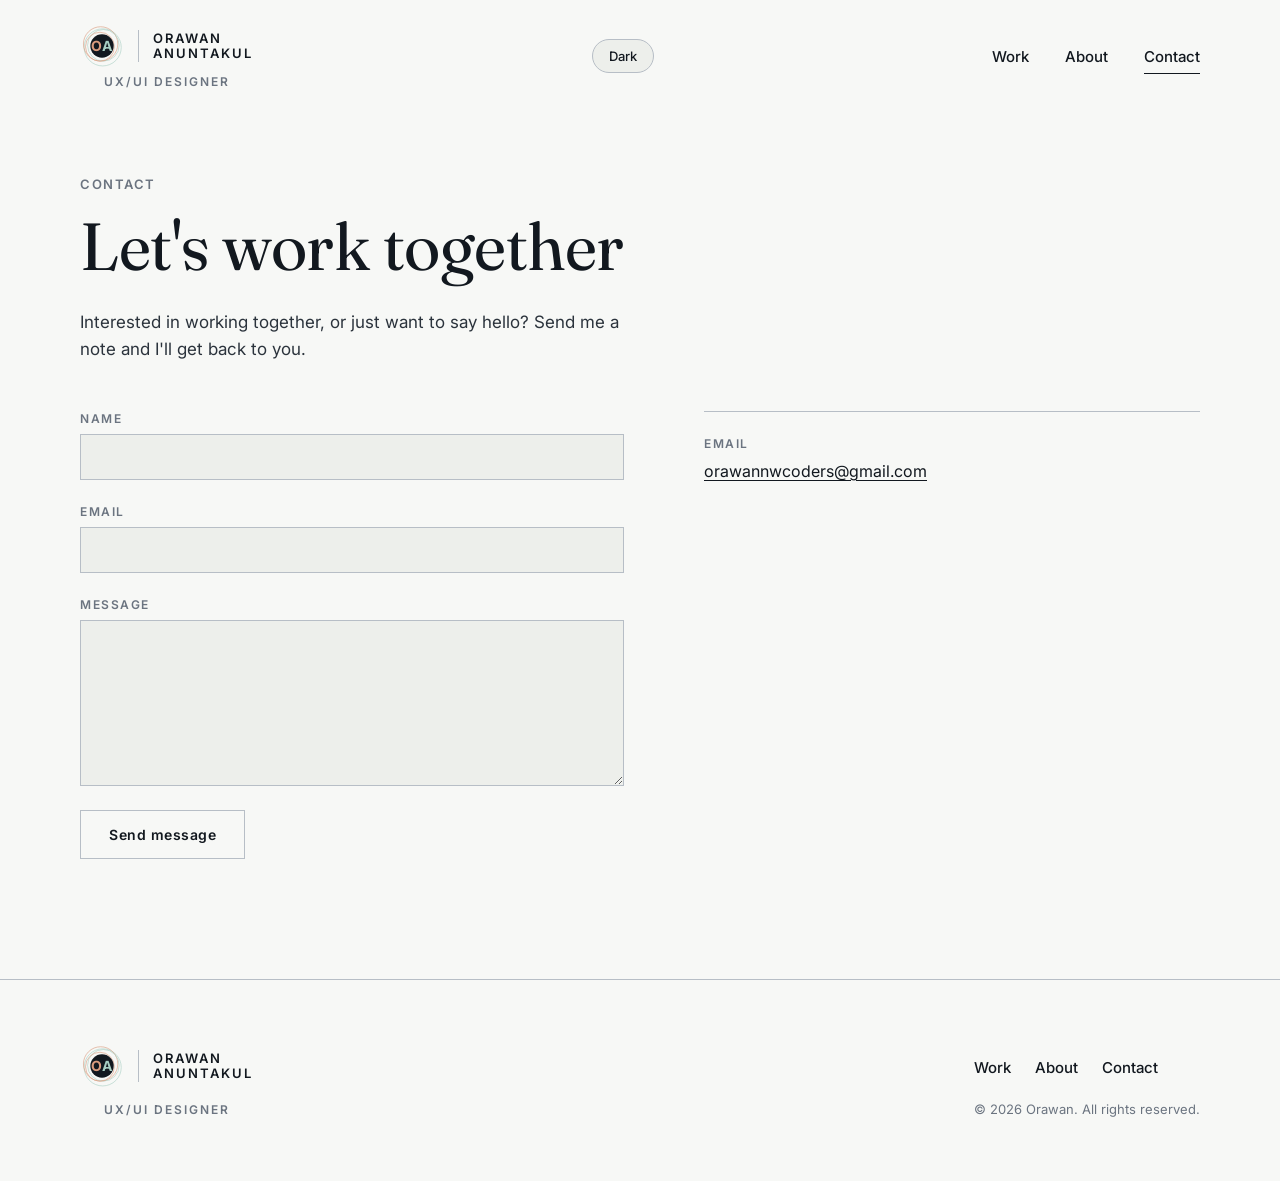
==== contact/index.html @ c002e557 "New Portfolio Site + working contact form New Portfolio Site + working contact form" ====
<!doctype html>
<html lang="en">
<head>
<meta charset="utf-8">
<meta name="viewport" content="width=device-width,initial-scale=1">
<title>Contact — Orawan</title>
<link rel="preconnect" href="https://fonts.googleapis.com">
<link rel="preconnect" href="https://fonts.gstatic.com" crossorigin>
<link href="https://fonts.googleapis.com/css2?family=Fraunces:ital,opsz,wght@0,9..144,400;0,9..144,500;1,9..144,400&family=Inter:wght@400;500;600;700&display=swap" rel="stylesheet">
<style>
  :root {
    color-scheme: light;
    --color-bg-base: #F7F8F6;
    --color-bg-muted: #EDEFEB;
    --color-white: #FFFFFF;
    --color-ink-900: #12181F;
    --color-ink-700: #2B333C;
    --color-ink-500: #6B7480;
    --color-ink-300: #B7BEC6;
    --color-accent-terracotta: #D99A7C;
    --color-accent-seafoam: #A8CFC3;
    --font-display: 'Fraunces', Georgia, serif;
    --font-sans: 'Inter', -apple-system, BlinkMacSystemFont, sans-serif;
  }
  :root[data-theme="dark"] {
    --color-bg-base: #12181F;
    --color-bg-muted: #1B222B;
    --color-ink-900: #F7F8F6;
    --color-ink-700: #DADFE3;
    --color-ink-500: #9AA3AD;
    --color-ink-300: #3A424C;
    --color-white: #12181F;
  }
  * { box-sizing: border-box; }
  body { margin: 0; background: var(--color-bg-base); color: var(--color-ink-700); font-family: var(--font-sans); -webkit-font-smoothing: antialiased; }
  img { max-width: 100%; }

  /* ---------- §6 Navigation (approved) ---------- */
  .site-nav { position: sticky; top: 0; z-index: 50; background: var(--color-bg-base); }
  .nav-inner { max-width: 1280px; margin: 0 auto; padding: 20px 24px; display: grid; grid-template-columns: auto 1fr auto; align-items: center; gap: 24px; }
  @media (min-width: 640px) { .nav-inner { padding: 24px 80px; } }
  @media (max-width: 639px) { .nav-inner { grid-template-columns: 1fr auto; row-gap: 12px; } .nav-links { grid-column: 1 / -1; gap: 28px; } }
  .wordmark { display: inline-flex; align-items: center; gap: 14px; text-decoration: none; }
  .wordmark:focus-visible { outline: 2px solid var(--color-accent-terracotta); outline-offset: 3px; }
  .logo-badge { position: relative; flex: none; width: 44px; height: 44px; display: flex; align-items: center; justify-content: center; user-select: none; }
  .logo-badge svg { position: absolute; inset: 0; width: 100%; height: 100%; overflow: visible; }
  .logo-badge span { position: relative; font-family: var(--font-sans); font-weight: 700; font-size: 14px; line-height: 1; letter-spacing: 1px; color: var(--color-bg-base); }
  .logo-badge span .logo-o { color: var(--color-accent-terracotta); }
  .logo-badge span .logo-a { color: var(--color-accent-seafoam); }
  .wordmark-divider { width: 1px; height: 32px; background: var(--color-ink-300); flex: none; }
  .wordmark-name { display: flex; flex-direction: column; gap: 2px; line-height: 1; }
  .wordmark-name span { font-family: var(--font-sans); font-weight: 600; font-size: 0.8125rem; letter-spacing: 2px; color: var(--color-ink-900); }
  .nav-brand { display: flex; flex-direction: column; align-items: center; gap: 8px; justify-self: start; }
  .nav-role { font-family: var(--font-sans); font-weight: 600; font-size: 0.75rem; letter-spacing: 2px; text-transform: uppercase; line-height: 1; color: var(--color-ink-500); margin: 0; }
  .nav-links { display: flex; align-items: center; gap: 36px; margin: 0; padding: 0; list-style: none; }
  .nav-links a { position: relative; font-family: var(--font-sans); font-weight: 500; font-size: 0.9375rem; color: var(--color-ink-900); text-decoration: none; padding-bottom: 8px; }
  .nav-links a::after { content: ""; position: absolute; left: 0; right: 0; bottom: 0; height: 1px; background: var(--color-ink-900); opacity: 0; transform: scaleX(0.4); transform-origin: left; transition: opacity .15s ease, transform .15s ease; }
  .nav-links a:hover::after { opacity: .45; transform: scaleX(1); }
  .nav-links a.is-active::after { opacity: 1; transform: scaleX(1); }
  .nav-links a:focus-visible { outline: none; }
  .nav-links a:focus-visible::after { opacity: 1; transform: scaleX(1); background: var(--color-accent-terracotta); height: 2px; }

  main { max-width: 1280px; margin: 0 auto; padding: 0 24px; }
  @media (min-width: 640px) { main { padding: 0 80px; } }

  /* ---------- Page hero (Work page — eyebrow + heading, no CTA) ---------- */
  .page-hero { padding: 64px 0 48px; }
  .page-hero .eyebrow { font-family: var(--font-sans); font-weight: 600; font-size: 0.8125rem; letter-spacing: 1.5px; text-transform: uppercase; color: var(--color-ink-500); margin: 0 0 16px; }
  .page-hero h1 { font-family: var(--font-display); font-weight: 400; font-size: clamp(2.25rem, 1.6rem + 3.2vw, 4.5rem); letter-spacing: -0.5px; line-height: 1.15; color: var(--color-ink-900); margin: 0 0 24px; max-width: 16ch; text-wrap: balance; }
  .page-hero .hero-description { font-size: 1.0625rem; line-height: 1.6; color: var(--color-ink-700); max-width: 34rem; margin: 0; }

  /* ---------- §6 Buttons (approved) ---------- */
  .btn-ghost { display: inline-flex; align-items: center; justify-content: center; border: 1px solid var(--color-ink-300); background: transparent; color: var(--color-ink-900); font-family: var(--font-sans); font-weight: 600; font-size: 0.875rem; letter-spacing: 0.5px; padding: 15px 28px; border-radius: 0; text-decoration: none; cursor: pointer; transition: background-color .18s ease, color .18s ease, border-color .18s ease; }
  .btn-ghost:hover { background: var(--color-ink-900); color: var(--color-bg-base); border-color: var(--color-ink-900); }
  .btn-ghost:focus-visible { outline: 2px solid var(--color-accent-terracotta); outline-offset: 3px; }


  /* ---------- Contact page (new, Oct 2026 — mailto-based, no backend) ---------- */
  .contact-page { padding: 0 0 120px; }
  .contact-grid { display: grid; grid-template-columns: minmax(0, 34rem) minmax(0, 1fr); gap: 80px; align-items: start; }
  .contact-form { display: flex; flex-direction: column; gap: 24px; }
  .contact-field { display: flex; flex-direction: column; gap: 8px; }
  .contact-field label { font-family: var(--font-sans); font-weight: 600; font-size: 0.75rem; letter-spacing: 1.5px; text-transform: uppercase; color: var(--color-ink-500); }
  .contact-field input, .contact-field textarea { font-family: var(--font-sans); font-size: 1rem; color: var(--color-ink-900); background: var(--color-bg-muted); border: 1px solid var(--color-ink-300); border-radius: 0; padding: 12px 14px; width: 100%; box-sizing: border-box; }
  .contact-field textarea { resize: vertical; min-height: 160px; }
  .contact-field input:focus-visible, .contact-field textarea:focus-visible { outline: 2px solid var(--color-accent-terracotta); outline-offset: 2px; }
  .contact-field.has-error input, .contact-field.has-error textarea { border-color: var(--color-accent-terracotta); }
  .contact-field-error { font-family: var(--font-sans); font-weight: 600; font-size: 0.875rem; color: var(--color-accent-terracotta); margin: 0; }
  .contact-form .btn-ghost { align-self: flex-start; }
  .contact-form .btn-ghost:disabled { opacity: .6; cursor: default; }
  .contact-status a { color: var(--color-ink-900); }
  .contact-hp { position: absolute; left: -9999px; width: 1px; height: 1px; opacity: 0; }
  .contact-status { font-family: var(--font-sans); font-size: 0.9375rem; line-height: 1.6; color: var(--color-ink-700); margin: 0; padding: 16px 18px; border: 1px solid var(--color-accent-seafoam); background: var(--color-bg-muted); }
  .contact-aside { border-top: 1px solid var(--color-ink-300); padding-top: 24px; }
  .contact-aside h2 { font-family: var(--font-sans); font-weight: 600; font-size: 0.75rem; letter-spacing: 1.5px; text-transform: uppercase; color: var(--color-ink-500); margin: 0 0 8px; }
  .contact-aside p { font-size: 1rem; line-height: 1.6; color: var(--color-ink-700); margin: 0 0 24px; }
  .contact-aside a { color: var(--color-ink-900); text-decoration: underline; text-underline-offset: 3px; }
  .contact-aside a:focus-visible { outline: 2px solid var(--color-accent-terracotta); outline-offset: 3px; }
  @media (max-width: 899px) { .contact-grid { grid-template-columns: 1fr; gap: 48px; } }
  /* ---------- Theme toggle (approved — appears on every §6 component artifact) ---------- */
  .theme-toggle { justify-self: center; font-family: var(--font-sans); font-weight: 500; font-size: 0.8125rem; color: var(--color-ink-900); background: var(--color-bg-muted); border: 1px solid var(--color-ink-300); border-radius: 20px; padding: 8px 16px; cursor: pointer; }
  .theme-toggle:focus-visible { outline: 2px solid var(--color-accent-terracotta); outline-offset: 2px; }

  /* ---------- Footer (approved — appears on every page) ---------- */
  .site-footer { border-top: 1px solid var(--color-ink-300); padding: 64px 0; }
  .footer-inner { max-width: 1280px; margin: 0 auto; padding: 0 24px; display: flex; justify-content: space-between; align-items: flex-end; align-items: last baseline; gap: 48px; flex-wrap: wrap; }
  @media (min-width: 640px) { .footer-inner { padding: 0 80px; } }
  .footer-brand { display: flex; flex-direction: column; align-items: center; gap: 16px; max-width: 280px; }
  .footer-role { font-family: var(--font-sans); font-weight: 600; font-size: 0.75rem; letter-spacing: 2px; text-transform: uppercase; line-height: 1; color: var(--color-ink-500); margin: 0; }
  .footer-links-col { display: flex; flex-direction: column; }
  .footer-links { display: flex; flex-direction: row; gap: 24px; margin: 0; padding: 0; list-style: none; }
  .footer-links a { font-family: var(--font-sans); font-weight: 500; font-size: 0.9375rem; color: var(--color-ink-900); text-decoration: none; }
  .footer-links a:hover { text-decoration: underline; }
  .footer-links a:focus-visible { outline: 2px solid var(--color-accent-terracotta); outline-offset: 3px; }
  .footer-copyright { font-family: var(--font-sans); font-weight: 400; font-size: 0.8125rem; color: var(--color-ink-500); margin: 24px 0 0; }
  @media (max-width: 767px) {
    .site-footer { padding: 48px 0; }
    .footer-inner { gap: 24px; }
    .footer-copyright { margin-top: 16px; }
  }
</style>
</head>
<body>

<header class="site-nav">
  <div class="nav-inner">
    <div class="nav-brand"><a class="wordmark" href="../index.html" aria-label="Orawan Anuntakul — home"><span class="logo-badge"><svg viewBox="0 0 64 64" aria-hidden="true"><circle cx="33" cy="34" r="27" fill="none" stroke="var(--color-accent-seafoam)" stroke-width="0.875"/><circle cx="30" cy="29" r="25" fill="none" stroke="var(--color-accent-terracotta)" stroke-width="0.875"/><circle cx="34" cy="31" r="23" fill="none" stroke="var(--color-accent-seafoam)" stroke-width="0.875"/><circle cx="29" cy="33" r="21" fill="none" stroke="var(--color-accent-terracotta)" stroke-width="0.875"/><circle cx="32" cy="32" r="17" fill="var(--color-ink-900)"/></svg><span><span class="logo-o">O</span><span class="logo-a">A</span></span></span><span class="wordmark-divider"></span><span class="wordmark-name"><span>ORAWAN</span><span>ANUNTAKUL</span></span></a><p class="nav-role">UX/UI Designer</p></div>
    <button class="theme-toggle" id="theme-toggle" type="button">Dark</button>
    <ul class="nav-links">
      <li><a href="../work/index.html">Work</a></li>
      <li><a href="../about/index.html">About</a></li>
      <li><a href="index.html" class="is-active" aria-current="page">Contact</a></li>
    </ul>
  </div>
</header>

<main>
  <section class="page-hero">
    <p class="eyebrow">Contact</p>
    <h1>Let's work together</h1>
    <p class="hero-description">Interested in working together, or just want to say hello? Send me a note and I'll get back to you.</p>
  </section>

  <section class="contact-page">
    <div class="contact-grid">
      <form class="contact-form" id="contact-form" novalidate>
        <input type="checkbox" name="botcheck" class="contact-hp" tabindex="-1" autocomplete="off" aria-hidden="true">
        <div class="contact-field" data-field="name">
          <label for="contact-name">Name</label>
          <input type="text" id="contact-name" name="name" autocomplete="name" required aria-describedby="err-name">
          <p class="contact-field-error" id="err-name" hidden></p>
        </div>
        <div class="contact-field" data-field="email">
          <label for="contact-email">Email</label>
          <input type="email" id="contact-email" name="email" autocomplete="email" required aria-describedby="err-email">
          <p class="contact-field-error" id="err-email" hidden></p>
        </div>
        <div class="contact-field" data-field="message">
          <label for="contact-message">Message</label>
          <textarea id="contact-message" name="message" rows="7" required aria-describedby="err-message"></textarea>
          <p class="contact-field-error" id="err-message" hidden></p>
        </div>
        <button type="submit" class="btn-ghost">Send message</button>
        <p class="contact-status" id="contact-status" role="status" hidden></p>
      </form>

      <aside class="contact-aside">
        <h2>Email</h2>
        <p><a href="mailto:orawannwcoders@gmail.com">orawannwcoders@gmail.com</a></p>
      </aside>
    </div>
  </section>
</main>

<footer class="site-footer">
  <div class="footer-inner">
    <div class="footer-brand">
      <a class="wordmark" href="../index.html" aria-label="Orawan Anuntakul — home"><span class="logo-badge"><svg viewBox="0 0 64 64" aria-hidden="true"><circle cx="33" cy="34" r="27" fill="none" stroke="var(--color-accent-seafoam)" stroke-width="0.875"/><circle cx="30" cy="29" r="25" fill="none" stroke="var(--color-accent-terracotta)" stroke-width="0.875"/><circle cx="34" cy="31" r="23" fill="none" stroke="var(--color-accent-seafoam)" stroke-width="0.875"/><circle cx="29" cy="33" r="21" fill="none" stroke="var(--color-accent-terracotta)" stroke-width="0.875"/><circle cx="32" cy="32" r="17" fill="var(--color-ink-900)"/></svg><span><span class="logo-o">O</span><span class="logo-a">A</span></span></span><span class="wordmark-divider"></span><span class="wordmark-name"><span>ORAWAN</span><span>ANUNTAKUL</span></span></a>
      <p class="footer-role">UX/UI Designer</p>
    </div>
    <div class="footer-links-col">
      <ul class="footer-links">
        <li><a href="../work/index.html">Work</a></li>
        <li><a href="../about/index.html">About</a></li>
        <li><a href="index.html">Contact</a></li>
      </ul>
      <p class="footer-copyright">© 2026 Orawan. All rights reserved.</p>
    </div>
  </div>
</footer>

<script>
  (function () {
    var root = document.documentElement;
    var toggle = document.getElementById('theme-toggle');

    function getUrlTheme() {
      var params = new URLSearchParams(window.location.search);
      var t = params.get('theme');
      return (t === 'dark' || t === 'light') ? t : null;
    }

    var urlTheme = getUrlTheme();
    if (urlTheme) { root.setAttribute('data-theme', urlTheme); }

    function isDarkNow() {
      return root.getAttribute('data-theme') === 'dark';
    }

    function updateLabel() {
      toggle.textContent = isDarkNow() ? 'Light' : 'Dark';
    }

    function propagateTheme() {
      var current = root.getAttribute('data-theme');
      var links = document.querySelectorAll('a[href^="https://claude.ai"]');
      links.forEach(function (a) {
        try {
          var url = new URL(a.getAttribute('href'), window.location.href);
          if (current === 'dark' || current === 'light') {
            url.searchParams.set('theme', current);
          } else {
            url.searchParams.delete('theme');
          }
          a.setAttribute('href', url.toString());
        } catch (e) {}
      });
    }

    toggle.addEventListener('click', function () {
      var current = root.getAttribute('data-theme');
      if (current === 'dark') {
        root.setAttribute('data-theme', 'light');
      } else if (current === 'light') {
        root.removeAttribute('data-theme');
      } else {
        root.setAttribute('data-theme', 'dark');
      }
      updateLabel();
      propagateTheme();
    });

    updateLabel();
    propagateTheme();
  })();
</script>
<script>
  (function () {
    var form = document.getElementById('contact-form');
    var status = document.getElementById('contact-status');
    var WEB3FORMS_KEY = '90c31482-4c5a-444f-b374-a2e8bb918867'; // from web3forms.com — safe to keep in the page

    function esc(s) { return String(s).replace(/[&<>"']/g, function (c) { return '&#' + c.charCodeAt(0) + ';'; }); }
    function sendMessage(name, email, message, button, onDone) {
      var subject = 'Portfolio contact from ' + name;
      if (WEB3FORMS_KEY.indexOf('PASTE_') === 0) {
        // No key yet: fall back to opening an email draft.
        var body = message + '\n\n— ' + name + ' (' + email + ')';
        window.location.href = 'mailto:orawannwcoders@gmail.com?subject=' + encodeURIComponent(subject) + '&body=' + encodeURIComponent(body);
        onDone('draft');
        return;
      }
      var hp = form.querySelector('input[name="botcheck"]');
      if (hp && hp.checked) { onDone('sent'); return; }
      var label = button.textContent;
      button.disabled = true; button.textContent = 'Sending…';
      fetch('https://api.web3forms.com/submit', {
        method: 'POST',
        headers: { 'Content-Type': 'application/json', 'Accept': 'application/json' },
        body: JSON.stringify({ access_key: WEB3FORMS_KEY, subject: subject, from_name: 'Orawan portfolio', name: name, email: email, message: message })
      })
        .then(function (r) { return r.json(); })
        .then(function (d) { onDone(d && d.success ? 'sent' : 'error'); })
        .catch(function () { onDone('error'); })
        .then(function () { button.disabled = false; button.textContent = label; });
    }
    var emailPattern = /^[^\s@]+@[^\s@]+\.[^\s@]+$/;

    function setError(field, msg) {
      var wrap = form.querySelector('[data-field="' + field + '"]');
      var err = document.getElementById('err-' + field);
      var input = wrap.querySelector('input, textarea');
      if (msg) {
        err.textContent = msg; err.hidden = false;
        wrap.classList.add('has-error'); input.setAttribute('aria-invalid', 'true');
      } else {
        err.hidden = true; wrap.classList.remove('has-error'); input.removeAttribute('aria-invalid');
      }
    }

    form.addEventListener('submit', function (e) {
      e.preventDefault();
      var name = document.getElementById('contact-name').value.trim();
      var email = document.getElementById('contact-email').value.trim();
      var message = document.getElementById('contact-message').value.trim();
      var ok = true;

      setError('name', name ? '' : 'Please enter your name.'); if (!name) ok = false;
      if (!email) { setError('email', 'Please enter your email address.'); ok = false; }
      else if (!emailPattern.test(email)) { setError('email', 'Please enter a valid email address.'); ok = false; }
      else setError('email', '');
      setError('message', message ? '' : 'Please write a message.'); if (!message) ok = false;

      if (!ok) { status.hidden = true; var first = form.querySelector('.has-error input, .has-error textarea'); if (first) first.focus(); return; }

      status.hidden = true;
      sendMessage(name, email, message, form.querySelector('button[type="submit"]'), function (result) {
        if (result === 'sent') { status.innerHTML = 'Thanks, ' + esc(name) + '! Your message was sent — I\'ll get back to you soon.'; form.reset(); }
        else if (result === 'draft') { status.innerHTML = 'Your email app should open with your message ready to send. If nothing happens, email me directly at <a href="mailto:orawannwcoders@gmail.com">orawannwcoders@gmail.com</a>.'; }
        else { status.innerHTML = 'Sorry, your message couldn\'t be sent. Please email me directly at <a href="mailto:orawannwcoders@gmail.com">orawannwcoders@gmail.com</a>.'; }
        status.hidden = false;
      });
    });
  })();
</script>

</body>
</html>
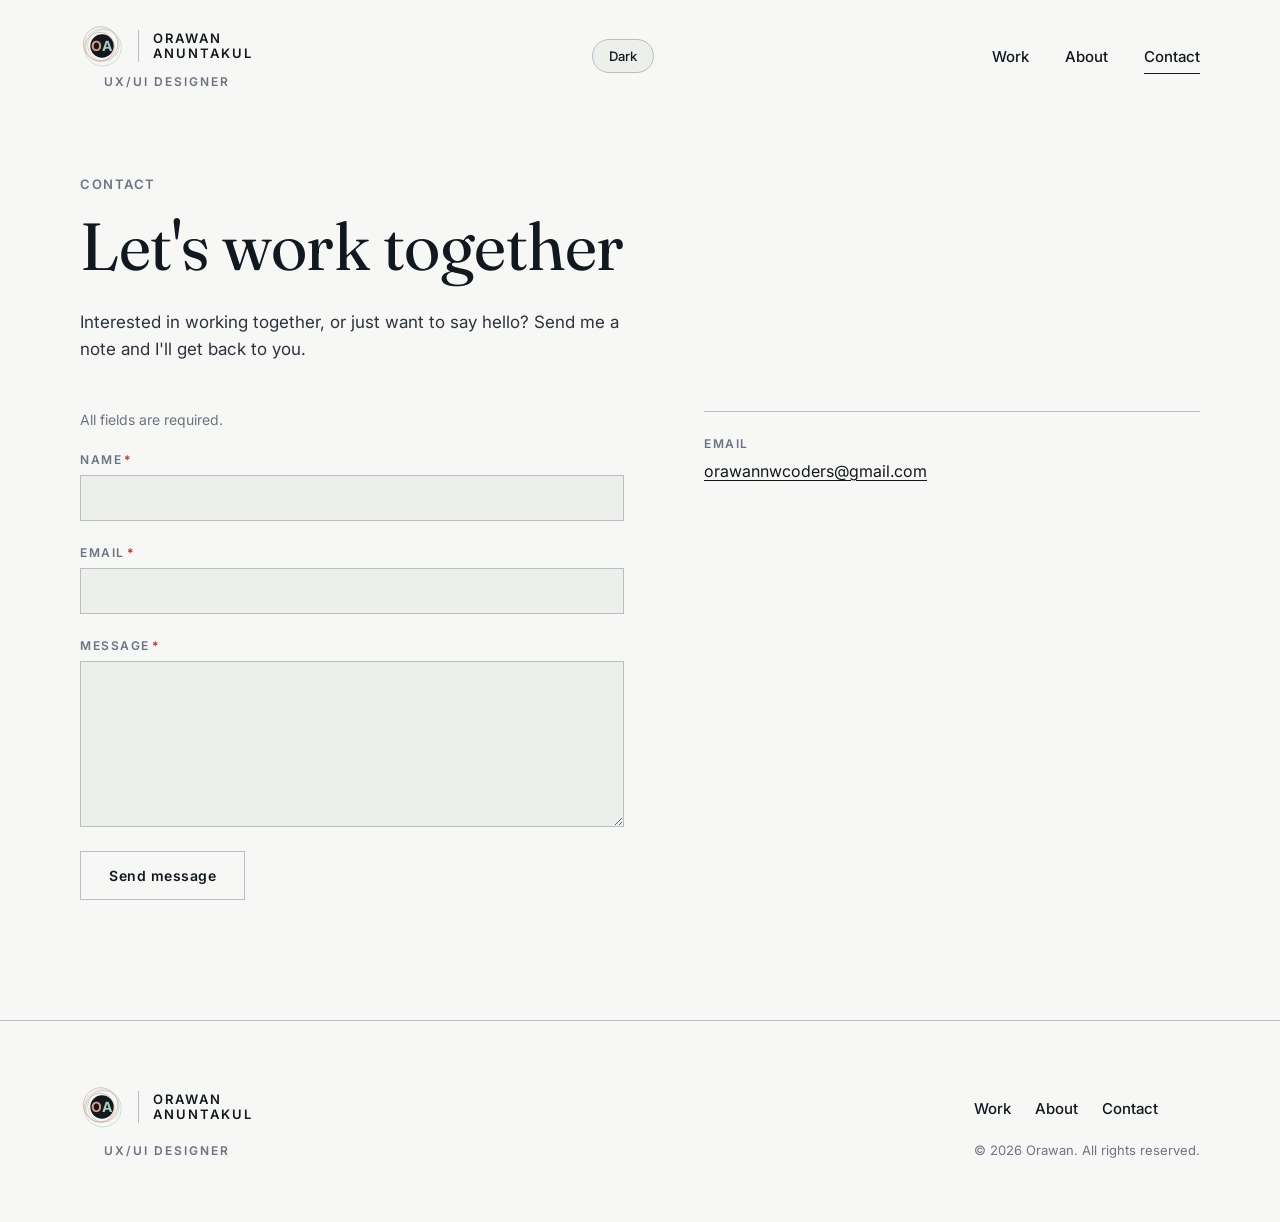
==== commit ea239284: "Contact form: required fields, red errors, spam protection Contact form: required fields, red errors" ====
--- a/contact/index.html
+++ b/contact/index.html
@@ -19,6 +19,7 @@
     --color-ink-300: #B7BEC6;
     --color-accent-terracotta: #D99A7C;
     --color-accent-seafoam: #A8CFC3;
+    --color-error: #C62828;
     --font-display: 'Fraunces', Georgia, serif;
     --font-sans: 'Inter', -apple-system, BlinkMacSystemFont, sans-serif;
   }
@@ -30,6 +31,7 @@
     --color-ink-500: #9AA3AD;
     --color-ink-300: #3A424C;
     --color-white: #12181F;
+    --color-error: #FF7A7A;
   }
   * { box-sizing: border-box; }
   body { margin: 0; background: var(--color-bg-base); color: var(--color-ink-700); font-family: var(--font-sans); -webkit-font-smoothing: antialiased; }
@@ -84,8 +86,10 @@
   .contact-field input, .contact-field textarea { font-family: var(--font-sans); font-size: 1rem; color: var(--color-ink-900); background: var(--color-bg-muted); border: 1px solid var(--color-ink-300); border-radius: 0; padding: 12px 14px; width: 100%; box-sizing: border-box; }
   .contact-field textarea { resize: vertical; min-height: 160px; }
   .contact-field input:focus-visible, .contact-field textarea:focus-visible { outline: 2px solid var(--color-accent-terracotta); outline-offset: 2px; }
-  .contact-field.has-error input, .contact-field.has-error textarea { border-color: var(--color-accent-terracotta); }
-  .contact-field-error { font-family: var(--font-sans); font-weight: 600; font-size: 0.875rem; color: var(--color-accent-terracotta); margin: 0; }
+  .contact-required-note { font-family: var(--font-sans); font-size: 0.875rem; color: var(--color-ink-500); margin: 0; }
+  .contact-required { color: var(--color-error); margin-left: 2px; }
+  .contact-field.has-error input, .contact-field.has-error textarea { border-color: var(--color-error); }
+  .contact-field-error { font-family: var(--font-sans); font-weight: 600; font-size: 0.875rem; color: var(--color-error); margin: 0; }
   .contact-form .btn-ghost { align-self: flex-start; }
   .contact-form .btn-ghost:disabled { opacity: .6; cursor: default; }
   .contact-status a { color: var(--color-ink-900); }
@@ -145,18 +149,19 @@
     <div class="contact-grid">
       <form class="contact-form" id="contact-form" novalidate>
         <input type="checkbox" name="botcheck" class="contact-hp" tabindex="-1" autocomplete="off" aria-hidden="true">
+        <p class="contact-required-note">All fields are required.</p>
         <div class="contact-field" data-field="name">
-          <label for="contact-name">Name</label>
+          <label for="contact-name">Name<span class="contact-required" aria-hidden="true">*</span></label>
           <input type="text" id="contact-name" name="name" autocomplete="name" required aria-describedby="err-name">
           <p class="contact-field-error" id="err-name" hidden></p>
         </div>
         <div class="contact-field" data-field="email">
-          <label for="contact-email">Email</label>
+          <label for="contact-email">Email<span class="contact-required" aria-hidden="true">*</span></label>
           <input type="email" id="contact-email" name="email" autocomplete="email" required aria-describedby="err-email">
           <p class="contact-field-error" id="err-email" hidden></p>
         </div>
         <div class="contact-field" data-field="message">
-          <label for="contact-message">Message</label>
+          <label for="contact-message">Message<span class="contact-required" aria-hidden="true">*</span></label>
           <textarea id="contact-message" name="message" rows="7" required aria-describedby="err-message"></textarea>
           <p class="contact-field-error" id="err-message" hidden></p>
         </div>
@@ -249,6 +254,7 @@
     var form = document.getElementById('contact-form');
     var status = document.getElementById('contact-status');
     var WEB3FORMS_KEY = '90c31482-4c5a-444f-b374-a2e8bb918867'; // from web3forms.com — safe to keep in the page
+    var pageLoadedAt = Date.now();
 
     function esc(s) { return String(s).replace(/[&<>"']/g, function (c) { return '&#' + c.charCodeAt(0) + ';'; }); }
     function sendMessage(name, email, message, button, onDone) {
@@ -260,14 +266,15 @@
         onDone('draft');
         return;
       }
+      // Robot checks: the hidden trap field, and forms sent faster than a person could type.
       var hp = form.querySelector('input[name="botcheck"]');
-      if (hp && hp.checked) { onDone('sent'); return; }
+      if ((hp && hp.checked) || Date.now() - pageLoadedAt < 3000) { onDone('sent'); return; }
       var label = button.textContent;
       button.disabled = true; button.textContent = 'Sending…';
       fetch('https://api.web3forms.com/submit', {
         method: 'POST',
         headers: { 'Content-Type': 'application/json', 'Accept': 'application/json' },
-        body: JSON.stringify({ access_key: WEB3FORMS_KEY, subject: subject, from_name: 'Orawan portfolio', name: name, email: email, message: message })
+        body: JSON.stringify({ access_key: WEB3FORMS_KEY, subject: subject, from_name: 'Orawan portfolio', name: name, email: email, message: message, botcheck: !!(hp && hp.checked) })
       })
         .then(function (r) { return r.json(); })
         .then(function (d) { onDone(d && d.success ? 'sent' : 'error'); })
@@ -275,6 +282,11 @@
         .then(function () { button.disabled = false; button.textContent = label; });
     }
     var emailPattern = /^[^\s@]+@[^\s@]+\.[^\s@]+$/;
+    var messages = {
+      name: function (v) { return v ? '' : 'Please enter your name.'; },
+      email: function (v) { return !v ? 'Please enter your email address.' : (emailPattern.test(v) ? '' : 'Please enter a valid email address.'); },
+      message: function (v) { return v ? '' : 'Please write a message.'; }
+    };
 
     function setError(field, msg) {
       var wrap = form.querySelector('[data-field="' + field + '"]');
@@ -284,22 +296,33 @@
         err.textContent = msg; err.hidden = false;
         wrap.classList.add('has-error'); input.setAttribute('aria-invalid', 'true');
       } else {
-        err.hidden = true; wrap.classList.remove('has-error'); input.removeAttribute('aria-invalid');
+        err.textContent = ''; err.hidden = true;
+        wrap.classList.remove('has-error'); input.removeAttribute('aria-invalid');
       }
     }
+    function check(field) {
+      var v = document.getElementById('contact-' + field).value.trim();
+      var msg = messages[field](v);
+      setError(field, msg);
+      return !msg;
+    }
+
+    // Live feedback: check a field when the visitor leaves it (if they typed something),
+    // and clear an error as soon as they fix it.
+    ['name', 'email', 'message'].forEach(function (field) {
+      var input = document.getElementById('contact-' + field);
+      input.addEventListener('blur', function () { if (input.value.trim()) check(field); });
+      input.addEventListener('input', function () {
+        if (input.closest('.contact-field').classList.contains('has-error')) check(field);
+      });
+    });
 
     form.addEventListener('submit', function (e) {
       e.preventDefault();
       var name = document.getElementById('contact-name').value.trim();
       var email = document.getElementById('contact-email').value.trim();
       var message = document.getElementById('contact-message').value.trim();
-      var ok = true;
-
-      setError('name', name ? '' : 'Please enter your name.'); if (!name) ok = false;
-      if (!email) { setError('email', 'Please enter your email address.'); ok = false; }
-      else if (!emailPattern.test(email)) { setError('email', 'Please enter a valid email address.'); ok = false; }
-      else setError('email', '');
-      setError('message', message ? '' : 'Please write a message.'); if (!message) ok = false;
+      var ok = [check('name'), check('email'), check('message')].every(Boolean);
 
       if (!ok) { status.hidden = true; var first = form.querySelector('.has-error input, .has-error textarea'); if (first) first.focus(); return; }
 
